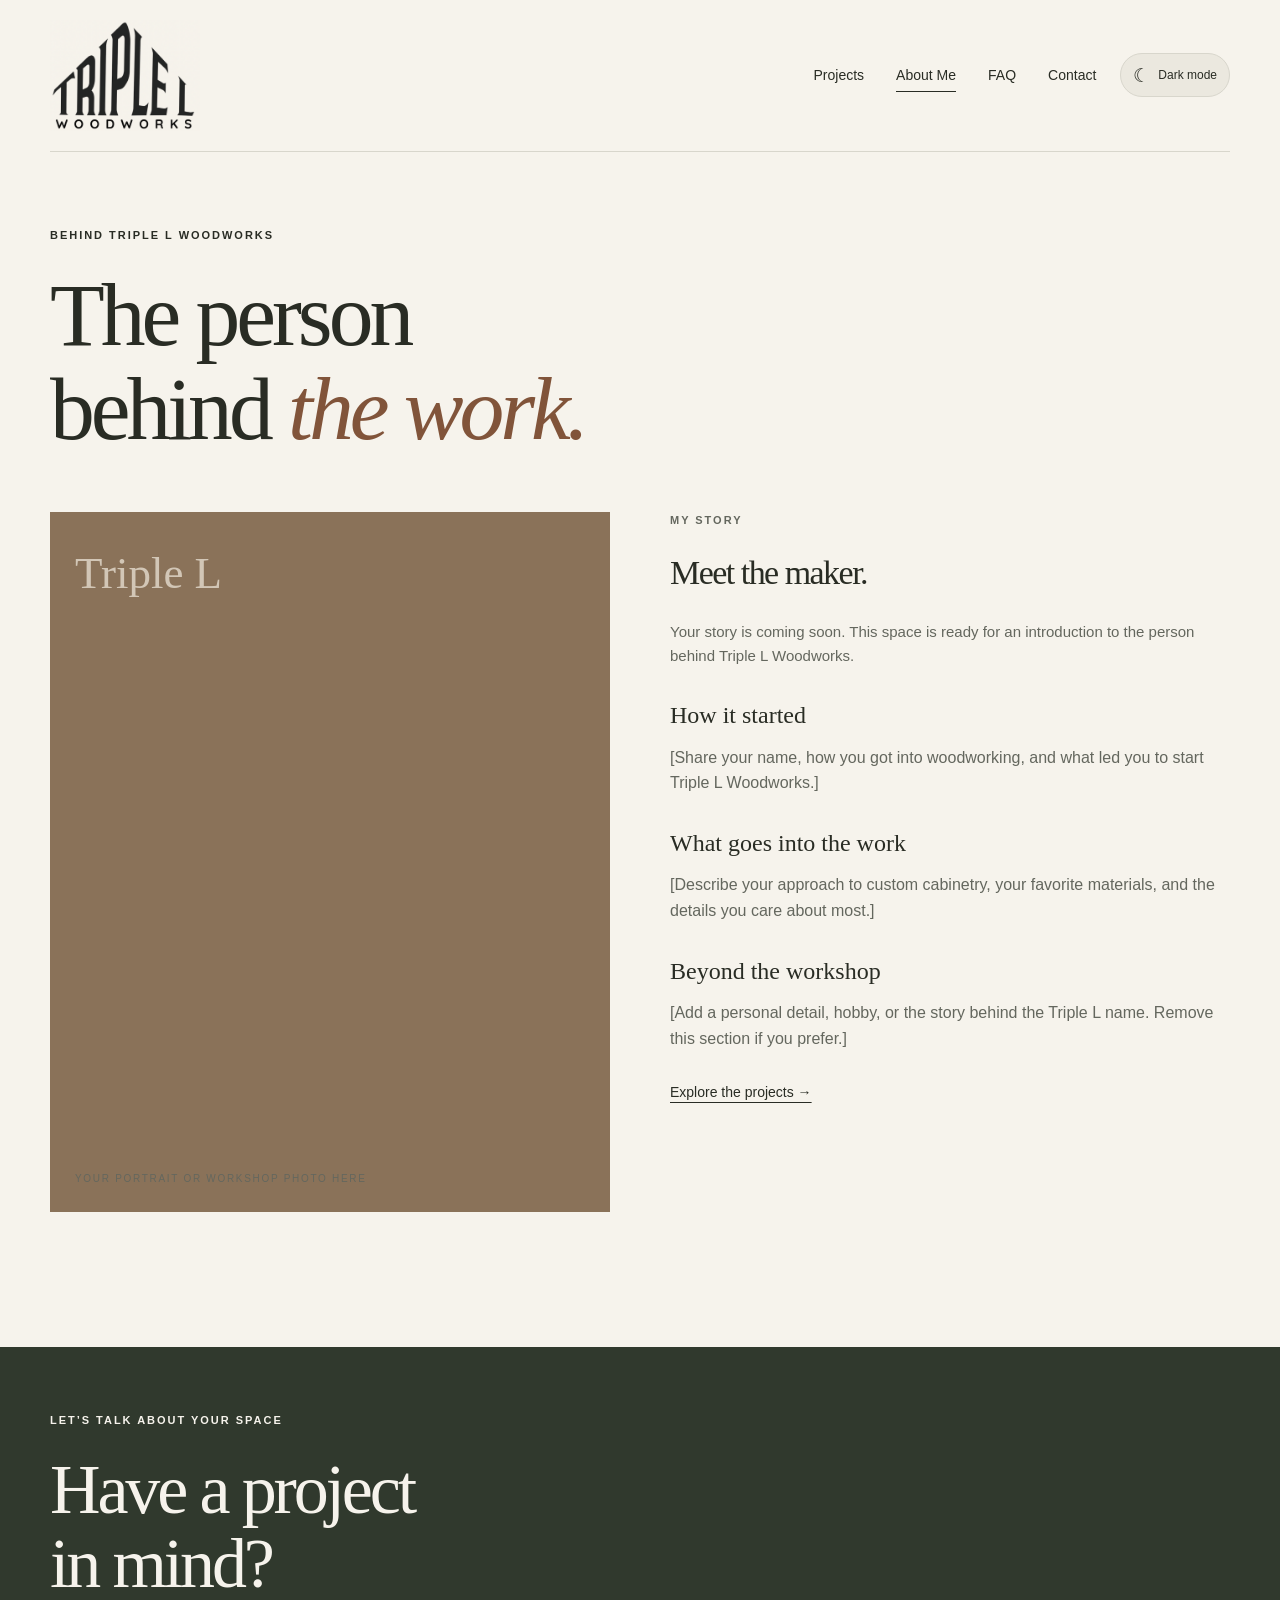
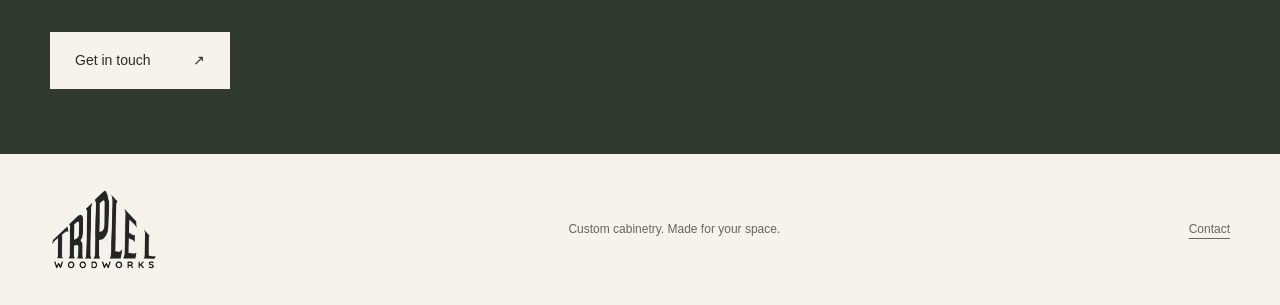
==== about.html @ 8d582dc7 "WIP: initial commit" ====
<!doctype html>
<html lang="en">
<head>
  <meta charset="utf-8">
  <meta name="viewport" content="width=device-width, initial-scale=1">
  <meta name="description" content="Meet the person behind Triple L Woodworks and explore custom cabinetry projects.">
  <title>About Me | Triple L Woodworks</title>
  <script src="theme.js"></script>
  <link rel="stylesheet" href="styles.css">
</head>
<body>
  <a class="skip" href="#main">Skip to content</a>
  <header class="site-header wrap">
    <a class="brand" href="index.html" aria-label="Triple L Woodworks home"><img class="brand-logo" src="assets/triple-l-logo.png" alt="Triple L Woodworks" width="716" height="529"></a>
    <nav aria-label="Main navigation"><a href="index.html">Projects</a><a href="about.html" aria-current="page">About Me</a><a href="faq.html">FAQ</a><a href="contact.html">Contact</a></nav><button class="theme-toggle" type="button" aria-label="Switch to dark mode" aria-pressed="false" hidden><span class="theme-icon" aria-hidden="true">☾</span><span class="theme-label">Dark mode</span></button>
  </header>
  <main id="main">
    <section class="wrap contact-page">
      <p class="eyebrow">BEHIND TRIPLE L WOODWORKS</p>
      <h1>The person<br>behind <em>the work.</em></h1>
      <div class="contact-layout about-layout">
        <!-- Replace this placeholder with a photo of yourself or your workshop:
        <img class="project-photo" src="assets/about-me.jpg" alt="Describe yourself or your workshop in the photo" width="1200" height="1500">
        -->
        <div class="photo-placeholder tone-one about-photo"><span aria-hidden="true">Triple L</span><p>YOUR PORTRAIT OR WORKSHOP PHOTO HERE</p></div>
        <div class="about-story">
          <p class="eyebrow">MY STORY</p>
          <h2>Meet the maker.</h2>
          <!-- Replace the following placeholder paragraphs with your own story. -->
          <p class="editor-note">Your story is coming soon. This space is ready for an introduction to the person behind Triple L Woodworks.</p>
          <section aria-labelledby="beginnings"><h3 id="beginnings">How it started</h3><p>[Share your name, how you got into woodworking, and what led you to start Triple L Woodworks.]</p></section>
          <section aria-labelledby="approach"><h3 id="approach">What goes into the work</h3><p>[Describe your approach to custom cabinetry, your favorite materials, and the details you care about most.]</p></section>
          <section aria-labelledby="outside"><h3 id="outside">Beyond the workshop</h3><p>[Add a personal detail, hobby, or the story behind the Triple L name. Remove this section if you prefer.]</p></section>
          <a class="text-link" href="index.html#projects">Explore the projects →</a>
        </div>
      </div>
    </section>
    <section class="contact-strip"><div class="wrap"><p class="eyebrow">LET’S TALK ABOUT YOUR SPACE</p><h2>Have a project<br>in mind?</h2><a class="button light" href="contact.html">Get in touch <span aria-hidden="true">↗</span></a></div></section>
  </main>
  <footer class="wrap"><a class="brand" href="index.html" aria-label="Triple L Woodworks home"><img class="brand-logo" src="assets/triple-l-logo.png" alt="Triple L Woodworks" width="716" height="529"></a><p>Custom cabinetry. Made for your space.</p><a href="contact.html">Contact</a></footer>
</body>
</html>
---- styles.css ----
:root{--paper:#f6f3ec;--ink:#292c24;--muted:#64675e;--wood:#81543a;--line:#d8d6cc;--green:#30392d}*{box-sizing:border-box}html{scroll-behavior:smooth}body{margin:0;background:var(--paper);color:var(--ink);font-family:Arial,Helvetica,sans-serif;line-height:1.6}a{color:inherit;text-underline-offset:5px}a:focus-visible{outline:3px solid var(--wood);outline-offset:6px}.wrap{width:min(1180px,calc(100% - 96px));margin:auto}.site-header{display:flex;justify-content:space-between;align-items:center;padding:30px 0;border-bottom:1px solid var(--line)}.brand{text-decoration:none;font-weight:800;letter-spacing:.1em;font-size:21px;line-height:1.2}.brand span{display:block;font-size:10px;letter-spacing:.34em;margin-top:7px}nav{display:flex;gap:32px;font-size:14px}nav a{text-decoration:none}nav a[aria-current]{text-decoration:underline}.eyebrow{font-size:11px;font-weight:700;letter-spacing:.18em;margin:0 0 24px}.hero{padding-top:76px;padding-bottom:70px}h1,h2,h3,p{margin-top:0}h1,h2{font-family:Georgia,'Times New Roman',serif;font-weight:400;line-height:1.05;letter-spacing:-.045em}h1{font-size:clamp(60px,8vw,110px);margin-bottom:36px}h1 em{color:var(--wood);font-weight:400}.hero-bottom{display:flex;justify-content:space-between;align-items:end;gap:40px}.hero-bottom p{max-width:430px;color:var(--muted);margin:0;font-size:17px}.button{display:inline-flex;gap:42px;justify-content:space-between;align-items:center;background:var(--green);color:white;padding:17px 25px;text-decoration:none;font-size:14px;white-space:nowrap}.button:hover{background:var(--wood)}.projects{padding-top:50px;padding-bottom:90px;border-top:1px solid var(--line)}.section-heading{display:flex;justify-content:space-between;align-items:end;gap:30px;margin-bottom:30px}.section-heading h2{font-size:42px;margin:0}.section-heading .eyebrow{margin-bottom:14px}.section-heading>p{font-size:13px;color:var(--muted);margin:0}.editor-note{font-size:13px;color:var(--muted);margin-bottom:24px}.project-grid{display:grid;grid-template-columns:repeat(3,1fr);gap:26px}.photo-placeholder,.project-photo{aspect-ratio:4/5;width:100%;object-fit:cover}.photo-placeholder{display:flex;flex-direction:column;justify-content:space-between;padding:25px;color:#f9f4e9}.photo-placeholder span{font-family:Georgia,serif;font-size:45px;opacity:.65}.photo-placeholder p{font-size:10px;letter-spacing:.17em;margin:0}.tone-one{background:#8a7259}.tone-two{background:#5c6859}.tone-three{background:#a17e61}.project-caption{padding-top:18px}.project-caption h3{font-family:Georgia,serif;font-size:24px;font-weight:400;margin-bottom:5px}.project-caption p{font-size:13px;color:var(--muted)}.contact-strip{background:var(--green);color:var(--paper);padding:65px 0}.contact-strip h2{font-size:clamp(45px,6vw,70px);margin-bottom:32px}.light{background:var(--paper);color:var(--ink)}.light:hover{background:#e1d7c7}footer{display:flex;justify-content:space-between;align-items:center;gap:30px;padding:35px 0}footer p,footer>a:last-child{font-size:12px;color:var(--muted);margin:0}footer .brand{font-size:16px}.contact-page{padding-top:75px;padding-bottom:80px}.contact-page h1{font-size:clamp(54px,7vw,90px)}.contact-layout{display:grid;grid-template-columns:1fr 1fr;gap:100px;margin:55px 0}.contact-layout h2{font-size:34px;line-height:1.15}.contact-layout p{color:var(--muted)}.contact-details{margin-top:35px}.contact-details div{border-top:1px solid var(--line);padding:16px 0}.contact-details dt{font-size:11px;letter-spacing:.12em;text-transform:uppercase;font-weight:bold}.contact-details dd{margin:6px 0 0;font-size:15px;color:var(--muted)}.inquiry-guide{background:var(--panel);padding:35px}.inquiry-guide ul{padding-left:20px;color:var(--muted)}.inquiry-guide li{margin-bottom:12px}.small{font-size:13px}.text-link{font-size:14px}.skip{position:absolute;left:20px;top:-100px;background:var(--paper);padding:12px;z-index:1}.skip:focus{top:10px}@media(max-width:760px){.wrap{width:calc(100% - 40px)}.site-header{padding:24px 0}.brand{font-size:17px}nav{gap:20px}.hero,.contact-page{padding-top:48px}.hero-bottom,.section-heading{display:block}.hero-bottom .button{margin-top:28px}.section-heading>p{margin-top:18px}.project-grid{grid-template-columns:1fr}.photo-placeholder,.project-photo{aspect-ratio:4/3}.projects{padding-bottom:45px}.section-heading h2{font-size:34px}.contact-layout{grid-template-columns:1fr;gap:30px;margin-top:35px}footer{flex-wrap:wrap}footer p{width:100%;order:3}.inquiry-guide{padding:25px}}@media(prefers-reduced-motion:reduce){html{scroll-behavior:auto}}

.about-layout{align-items:start;gap:60px}.about-photo{min-height:420px}.about-story h3{font-family:Georgia,'Times New Roman',serif;font-size:24px;font-weight:400;margin-bottom:10px}.about-story section{margin:28px 0}.about-story .editor-note{font-size:15px}@media(max-width:760px){.site-header{flex-wrap:wrap;gap:22px}.site-header nav{flex-wrap:wrap;gap:20px}.about-layout{gap:30px}.about-photo{min-height:280px}}

/* Subtle motion. Cross-page fades work on supported browsers when hosted. */
@view-transition { navigation: auto; }
::view-transition-old(root) { animation: page-out 180ms ease both; }
::view-transition-new(root) { animation: page-in 280ms ease both; }
@keyframes page-out { to { opacity: 0; } }
@keyframes page-in { from { opacity: 0; } to { opacity: 1; } }
@keyframes entrance { from { opacity: 0; transform: translateY(12px); } to { opacity: 1; transform: translateY(0); } }
nav a { position: relative; padding-block: 5px; transition: color 180ms ease; }
nav a[aria-current] { text-decoration: none; }
nav a::after { content: ""; position: absolute; left: 0; right: 0; bottom: 0; height: 1px; background: currentColor; transform: scaleX(0); transform-origin: left; transition: transform 220ms ease; }
nav a[aria-current]::after, nav a:focus-visible::after { transform: scaleX(1); }
.button { transition: background-color 220ms ease, color 220ms ease, transform 220ms ease, box-shadow 220ms ease; }
.button span { display: inline-block; transition: transform 220ms ease; }
.button:active { transform: translateY(1px) scale(.98); box-shadow: none; }
.brand, .text-link { transition: color 180ms ease; }
.project .photo-placeholder, .project .project-photo { transition: transform 350ms ease, box-shadow 350ms ease; }
@media (hover: hover) and (pointer: fine) {
  nav a:hover, .brand:hover, .text-link:hover { color: var(--wood); }
  nav a:hover::after { transform: scaleX(1); }
  .button:hover { transform: translateY(-2px); box-shadow: 0 7px 18px rgb(41 44 36 / 12%); }
  .button:hover span { transform: translate(3px, -3px); }
  .button:active { transform: translateY(1px) scale(.98); }
  .project:hover .photo-placeholder, .project:hover .project-photo { transform: translateY(-4px); box-shadow: 0 12px 22px rgb(41 44 36 / 12%); }
}
@media (prefers-reduced-motion: no-preference) {
  .hero > .eyebrow, .contact-page > .eyebrow { animation: entrance 450ms ease both; }
  .hero > h1, .contact-page > h1 { animation: entrance 550ms ease 60ms both; }
  .hero-bottom, .contact-layout { animation: entrance 600ms ease 120ms both; }
}
@media (prefers-reduced-motion: reduce) {
  *, *::before, *::after { animation: none !important; transition: none !important; scroll-behavior: auto !important; }
  ::view-transition-old(root), ::view-transition-new(root) { animation: none !important; }
}

/* Original company logo, shown without cropping or stretching. */
.brand { display: inline-flex; flex-shrink: 0; align-items: center; }
.brand-logo { display: block; width: 150px; height: auto; mix-blend-mode: multiply; }
.site-header { gap: 24px; padding-block: 20px; }
footer .brand-logo { width: 110px; }
@media (max-width: 760px) {
  .brand-logo { width: 112px; }
  footer .brand-logo { width: 90px; }
  .site-header { gap: 18px; }
  .site-header nav { gap: 16px; font-size: 13px; }
}

/* Theme colors stay warm in both modes. */
:root { color-scheme: light; --panel: #ebe8df; --accent: #81543a; --strip: #30392d; --strip-ink: #f6f3ec; }
:root[data-theme="dark"] { color-scheme: dark; --paper: #20231e; --ink: #f0ece2; --muted: #babeb2; --wood: #dab18b; --line: #454c40; --green: #30392d; --panel: #2b3028; --accent: #dab18b; --strip: #151a14; --strip-ink: #f0ece2; }
/* Device preference also works if JavaScript is unavailable. */
@media (prefers-color-scheme: dark) {
  :root:not([data-theme]) { color-scheme: dark; --paper: #20231e; --ink: #f0ece2; --muted: #babeb2; --wood: #dab18b; --line: #454c40; --green: #30392d; --panel: #2b3028; --accent: #dab18b; --strip: #151a14; --strip-ink: #f0ece2; }
  :root:not([data-theme]) .brand-logo { filter: invert(1); mix-blend-mode: screen; }
}
.site-header nav { margin-left: auto; }
.theme-toggle { display: inline-flex; align-items: center; justify-content: center; gap: 8px; min-height: 44px; padding: 8px 12px; border: 1px solid var(--line); border-radius: 999px; background: var(--panel); color: var(--ink); font: inherit; font-size: 12px; cursor: pointer; transition: border-color 180ms ease, background-color 180ms ease, transform 180ms ease; }
.theme-toggle[hidden] { display: none; }
.theme-icon { font-size: 19px; line-height: 1; }
.theme-toggle:hover { border-color: var(--accent); }
.theme-toggle:active { transform: scale(.96); }
.theme-toggle:focus-visible { outline: 3px solid var(--accent); outline-offset: 4px; }
:root[data-theme="dark"] .brand-logo { filter: invert(1); mix-blend-mode: screen; }
.contact-strip { background: var(--strip); color: var(--strip-ink); }
:root[data-theme="dark"] .button:not(.light):hover { background: #48543e; }
:root[data-theme="dark"] .light { background: #f0ece2; color: #20231e; }
:root[data-theme="dark"] .light:hover { background: #dacdb8; }
@media (max-width: 760px) {
  .site-header { column-gap: 12px; }
  .theme-toggle { padding-inline: 10px; }
  .theme-label { position: absolute; width: 1px; height: 1px; overflow: hidden; clip-path: inset(50%); }
}
@media (prefers-reduced-motion: reduce) { .theme-toggle { transition: none; } }

/* Native disclosure controls work with mouse, touch, keyboard, and without JS. */
.faq-intro { max-width: 560px; color: var(--muted); font-size: 17px; }
.faq-list { max-width: 850px; margin-top: 48px; border-top: 1px solid var(--line); }
.faq-item { border-bottom: 1px solid var(--line); }
.faq-item summary { display: flex; align-items: center; justify-content: space-between; gap: 24px; padding: 24px 0; cursor: pointer; list-style: none; font-family: Georgia, 'Times New Roman', serif; font-size: 24px; line-height: 1.35; transition: color 180ms ease; }
.faq-item summary::-webkit-details-marker { display: none; }
.faq-item summary::after { content: '+'; flex-shrink: 0; font-family: Arial, sans-serif; font-size: 24px; font-weight: 400; color: var(--accent); }
.faq-item[open] summary::after { content: '−'; }
.faq-item summary:hover { color: var(--accent); }
.faq-item summary:focus-visible { outline: 3px solid var(--accent); outline-offset: 5px; border-radius: 2px; }
.faq-answer { max-width: 700px; padding: 0 36px 24px 0; color: var(--muted); }
.faq-answer p { margin: 0; }
.faq-answer a { color: var(--ink); }
@media (prefers-reduced-motion: no-preference) { .faq-item[open] .faq-answer { animation: entrance 220ms ease both; } }
@media (max-width: 760px) { .site-header nav { flex: 1 1 100%; order: 3; margin-left: 0; justify-content: space-between; gap: 10px; } .theme-toggle { margin-left: auto; } .faq-item summary { font-size: 21px; padding-block: 22px; } .faq-list { margin-top: 32px; } }
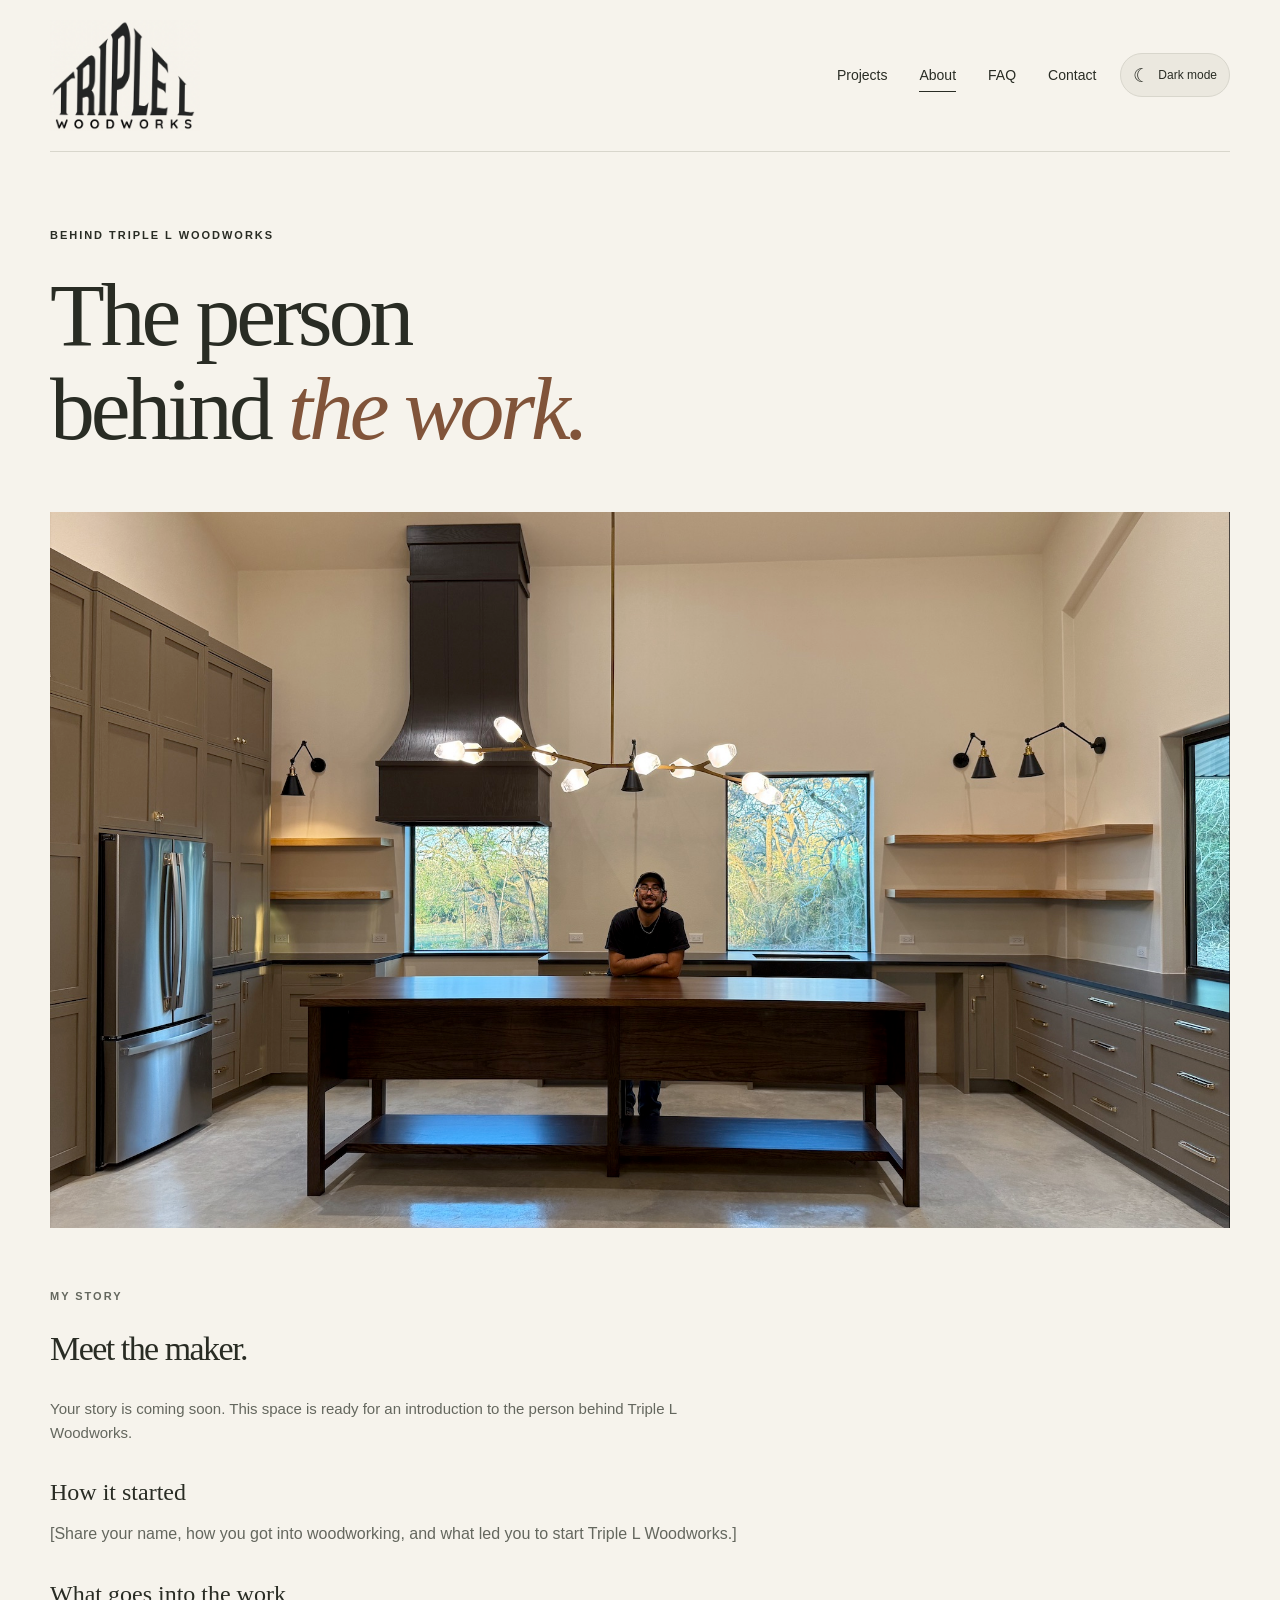
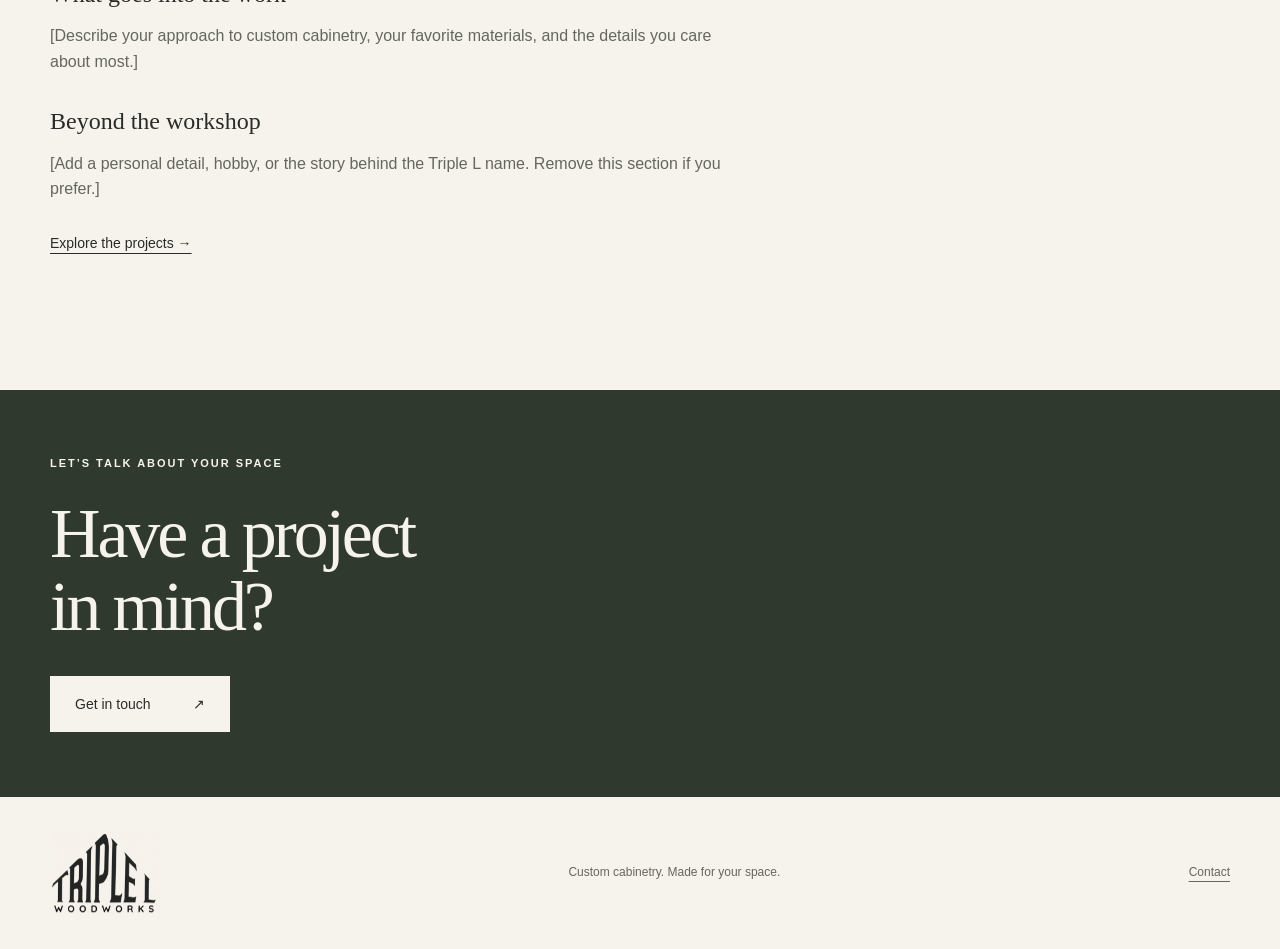
==== commit 0402bac4: "WIP: updated contact and about page with image" ====
--- a/about.html
+++ b/about.html
@@ -4,7 +4,7 @@
   <meta charset="utf-8">
   <meta name="viewport" content="width=device-width, initial-scale=1">
   <meta name="description" content="Meet the person behind Triple L Woodworks and explore custom cabinetry projects.">
-  <title>About Me | Triple L Woodworks</title>
+  <title>About | Triple L Woodworks</title>
   <script src="theme.js"></script>
   <link rel="stylesheet" href="styles.css">
 </head>
@@ -12,17 +12,14 @@
   <a class="skip" href="#main">Skip to content</a>
   <header class="site-header wrap">
     <a class="brand" href="index.html" aria-label="Triple L Woodworks home"><img class="brand-logo" src="assets/triple-l-logo.png" alt="Triple L Woodworks" width="716" height="529"></a>
-    <nav aria-label="Main navigation"><a href="index.html">Projects</a><a href="about.html" aria-current="page">About Me</a><a href="faq.html">FAQ</a><a href="contact.html">Contact</a></nav><button class="theme-toggle" type="button" aria-label="Switch to dark mode" aria-pressed="false" hidden><span class="theme-icon" aria-hidden="true">☾</span><span class="theme-label">Dark mode</span></button>
+    <nav aria-label="Main navigation"><a href="index.html">Projects</a><a href="about.html" aria-current="page">About</a><a href="faq.html">FAQ</a><a href="contact.html">Contact</a></nav><button class="theme-toggle" type="button" aria-label="Switch to dark mode" aria-pressed="false" hidden><span class="theme-icon" aria-hidden="true">☾</span><span class="theme-label">Dark mode</span></button>
   </header>
   <main id="main">
     <section class="wrap contact-page">
       <p class="eyebrow">BEHIND TRIPLE L WOODWORKS</p>
       <h1>The person<br>behind <em>the work.</em></h1>
       <div class="contact-layout about-layout">
-        <!-- Replace this placeholder with a photo of yourself or your workshop:
-        <img class="project-photo" src="assets/about-me.jpg" alt="Describe yourself or your workshop in the photo" width="1200" height="1500">
-        -->
-        <div class="photo-placeholder tone-one about-photo"><span aria-hidden="true">Triple L</span><p>YOUR PORTRAIT OR WORKSHOP PHOTO HERE</p></div>
+        <img class="project-photo about-portrait" src="assets/about-me-photo.jpg" alt="The maker behind Triple L Woodworks leaning on a large wood island in a finished kitchen with custom cabinetry and open shelving" width="1921" height="1166">
         <div class="about-story">
           <p class="eyebrow">MY STORY</p>
           <h2>Meet the maker.</h2>
--- a/styles.css
+++ b/styles.css
@@ -90,3 +90,7 @@
 .faq-answer a { color: var(--ink); }
 @media (prefers-reduced-motion: no-preference) { .faq-item[open] .faq-answer { animation: entrance 220ms ease both; } }
 @media (max-width: 760px) { .site-header nav { flex: 1 1 100%; order: 3; margin-left: 0; justify-content: space-between; gap: 10px; } .theme-toggle { margin-left: auto; } .faq-item summary { font-size: 21px; padding-block: 22px; } .faq-list { margin-top: 32px; } }
+
+/* About photo is a wide shot, so it spans the layout uncropped with the story beneath. */
+.about-layout .about-portrait { grid-column: 1 / -1; aspect-ratio: 1921 / 1166; height: auto; }
+.about-layout .about-story { grid-column: 1 / -1; max-width: 700px; }
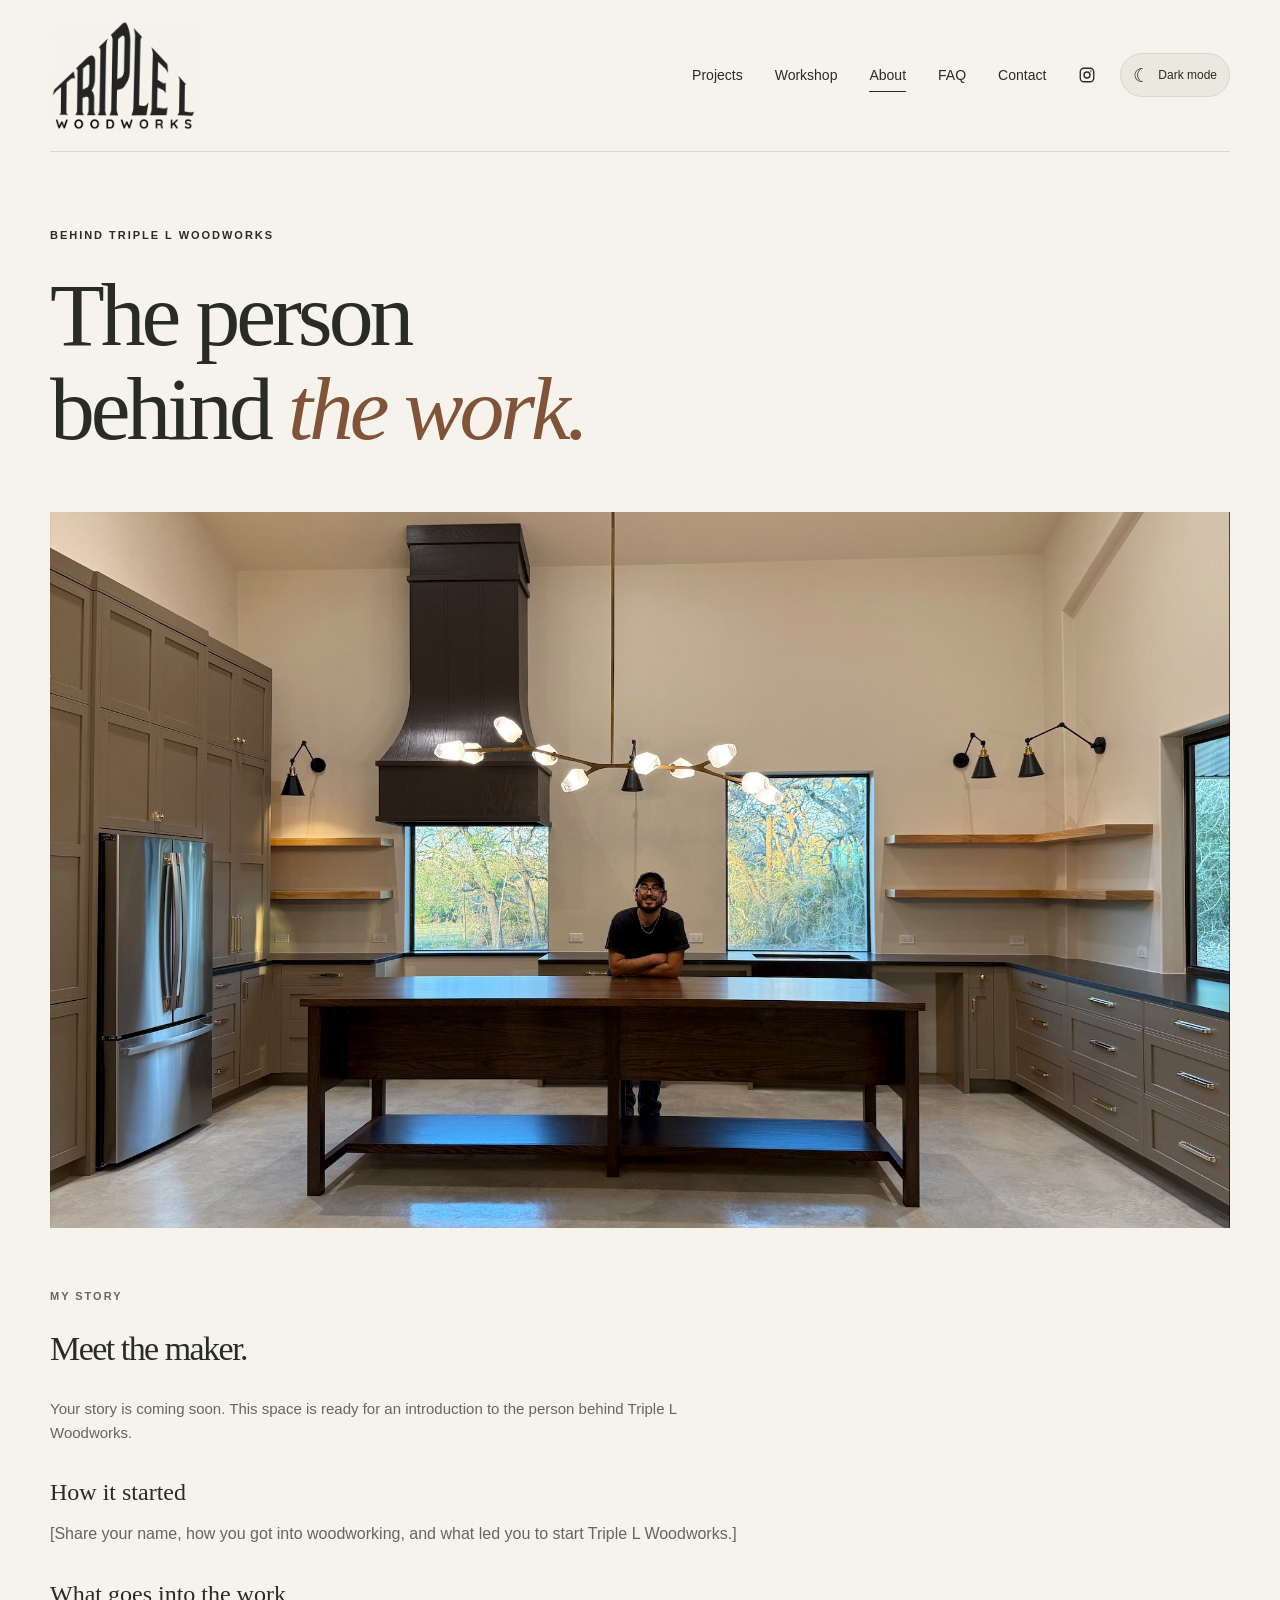
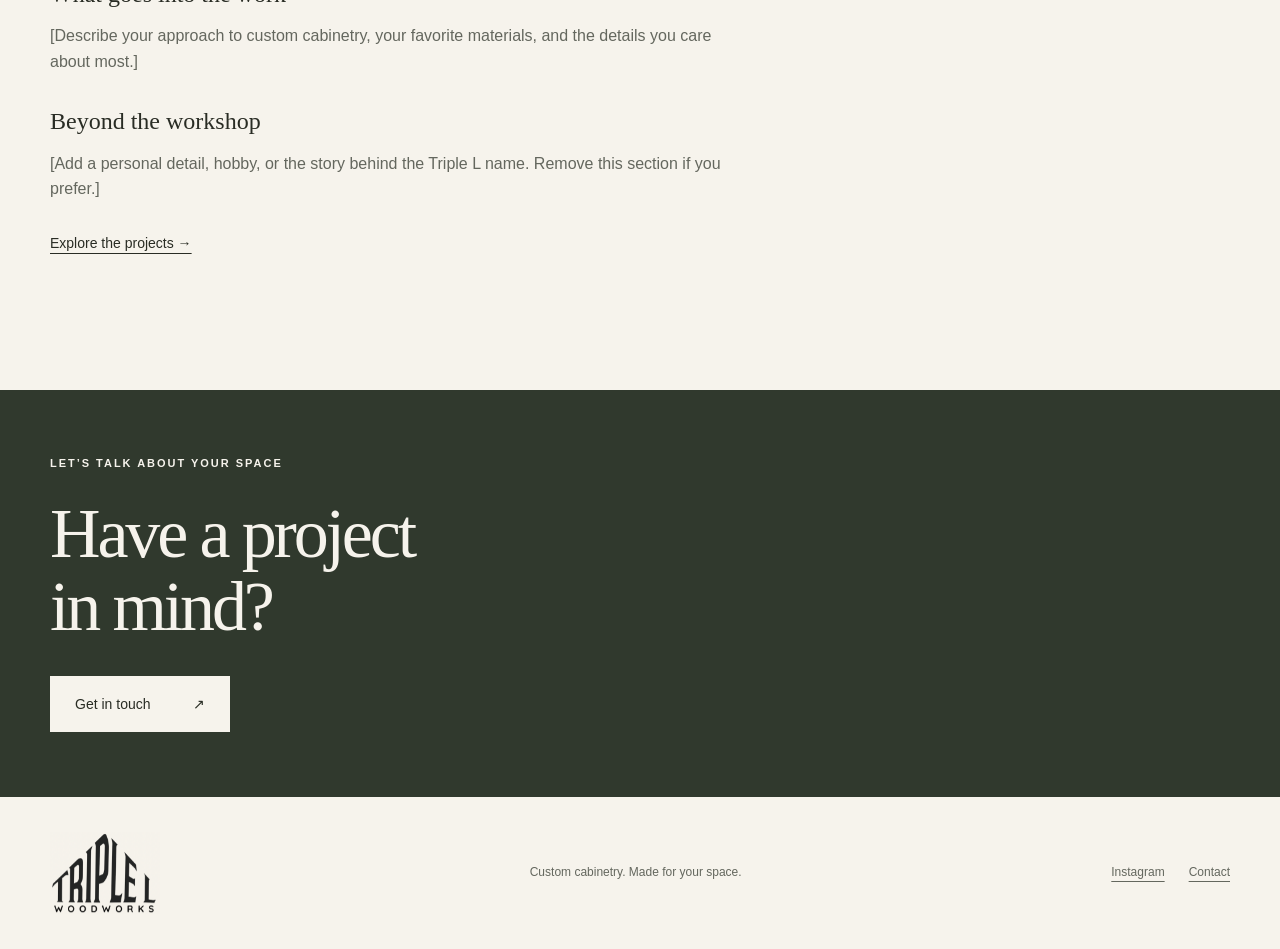
==== commit 613cb2de: "WIP: added workshop section and link to instagram profile" ====
--- a/about.html
+++ b/about.html
@@ -12,7 +12,7 @@
   <a class="skip" href="#main">Skip to content</a>
   <header class="site-header wrap">
     <a class="brand" href="index.html" aria-label="Triple L Woodworks home"><img class="brand-logo" src="assets/triple-l-logo.png" alt="Triple L Woodworks" width="716" height="529"></a>
-    <nav aria-label="Main navigation"><a href="index.html">Projects</a><a href="about.html" aria-current="page">About</a><a href="faq.html">FAQ</a><a href="contact.html">Contact</a></nav><button class="theme-toggle" type="button" aria-label="Switch to dark mode" aria-pressed="false" hidden><span class="theme-icon" aria-hidden="true">☾</span><span class="theme-label">Dark mode</span></button>
+    <nav aria-label="Main navigation"><a href="index.html">Projects</a><a href="shop.html">Workshop</a><a href="about.html" aria-current="page">About</a><a href="faq.html">FAQ</a><a href="contact.html">Contact</a><a class="nav-social" href="https://www.instagram.com/_lll_woodworks_/" target="_blank" rel="noopener" aria-label="Instagram"><svg viewBox="0 0 24 24" width="18" height="18" fill="none" stroke="currentColor" stroke-width="1.8" aria-hidden="true"><rect x="3" y="3" width="18" height="18" rx="5"/><circle cx="12" cy="12" r="4"/><circle cx="17.2" cy="6.8" r="1" fill="currentColor" stroke="none"/></svg></a></nav><button class="theme-toggle" type="button" aria-label="Switch to dark mode" aria-pressed="false" hidden><span class="theme-icon" aria-hidden="true">☾</span><span class="theme-label">Dark mode</span></button>
   </header>
   <main id="main">
     <section class="wrap contact-page">
@@ -34,6 +34,6 @@
     </section>
     <section class="contact-strip"><div class="wrap"><p class="eyebrow">LET’S TALK ABOUT YOUR SPACE</p><h2>Have a project<br>in mind?</h2><a class="button light" href="contact.html">Get in touch <span aria-hidden="true">↗</span></a></div></section>
   </main>
-  <footer class="wrap"><a class="brand" href="index.html" aria-label="Triple L Woodworks home"><img class="brand-logo" src="assets/triple-l-logo.png" alt="Triple L Woodworks" width="716" height="529"></a><p>Custom cabinetry. Made for your space.</p><a href="contact.html">Contact</a></footer>
+  <footer class="wrap"><a class="brand" href="index.html" aria-label="Triple L Woodworks home"><img class="brand-logo" src="assets/triple-l-logo.png" alt="Triple L Woodworks" width="716" height="529"></a><p>Custom cabinetry. Made for your space.</p><div class="footer-links"><a href="https://www.instagram.com/_lll_woodworks_/" target="_blank" rel="noopener">Instagram</a><a href="contact.html">Contact</a></div></footer>
 </body>
 </html>
--- a/styles.css
+++ b/styles.css
@@ -94,3 +94,41 @@
 /* About photo is a wide shot, so it spans the layout uncropped with the story beneath. */
 .about-layout .about-portrait { grid-column: 1 / -1; aspect-ratio: 1921 / 1166; height: auto; }
 .about-layout .about-story { grid-column: 1 / -1; max-width: 700px; }
+
+/* Project cards link to detail pages; detail pages lead with a wide photo, then story, facts, and gallery. */
+.project-link { display: block; color: inherit; text-decoration: none; }
+.project-caption .text-link { display: inline-block; text-decoration: underline; transition: color 180ms ease; }
+.project-back { display: inline-block; margin-bottom: 40px; }
+.project-lead { aspect-ratio: 16 / 9; }
+.project-layout { align-items: start; gap: 60px; }
+.project-layout .contact-details { margin-top: 0; }
+.project-layout .contact-details div:first-child { border-top: 0; padding-top: 0; }
+.project-gallery { margin-bottom: 55px; }
+@media (hover: hover) and (pointer: fine) { .project-link:hover .text-link { color: var(--wood); } }
+@media (max-width: 760px) { .project-back { margin-bottom: 28px; } .project-layout { gap: 30px; } }
+
+/* Real photos keep their cropped shape (height follows width, not the height attribute).
+   Project pages with a portrait main photo: photo on the left, story and facts stacked on the right. */
+.project-photo { display: block; height: auto; }
+.project-page .project-portrait { aspect-ratio: 3 / 4; }
+.project-body .inquiry-guide { margin-top: 40px; }
+
+/* Home page "Inside the shop" teaser: intro text beside a clickable workshop photo. */
+.shop-teaser { display: grid; grid-template-columns: 1fr 1fr; gap: 60px; align-items: center; padding-top: 70px; padding-bottom: 90px; border-top: 1px solid var(--line); }
+.shop-teaser h2 { font-size: 42px; margin-bottom: 20px; }
+.shop-teaser-text > p:not(.eyebrow) { max-width: 430px; color: var(--muted); font-size: 17px; margin-bottom: 32px; }
+.shop-teaser-photo { display: block; color: inherit; text-decoration: none; }
+.shop-teaser .photo-placeholder, .shop-teaser .project-photo { aspect-ratio: 4 / 3; transition: transform 350ms ease, box-shadow 350ms ease; }
+@media (hover: hover) and (pointer: fine) { .shop-teaser-photo:hover .photo-placeholder, .shop-teaser-photo:hover .project-photo { transform: translateY(-4px); box-shadow: 0 12px 22px rgb(41 44 36 / 12%); } }
+@media (max-width: 760px) { .shop-teaser { grid-template-columns: 1fr; gap: 30px; padding-top: 45px; padding-bottom: 55px; } .shop-teaser h2 { font-size: 34px; } }
+
+/* Footer links (Instagram plus one page link) sit together on the right. */
+.footer-links { display: flex; gap: 24px; }
+.footer-links a { font-size: 12px; color: var(--muted); transition: color 180ms ease; }
+.contact-details dd a { color: inherit; }
+@media (hover: hover) and (pointer: fine) { .footer-links a:hover, .contact-details dd a:hover { color: var(--wood); } }
+
+/* Instagram icon in the nav: an inline SVG drawn in the current text color, so it follows the theme. */
+nav { align-items: center; }
+.nav-social { display: inline-flex; align-items: center; }
+.nav-social svg { display: block; }
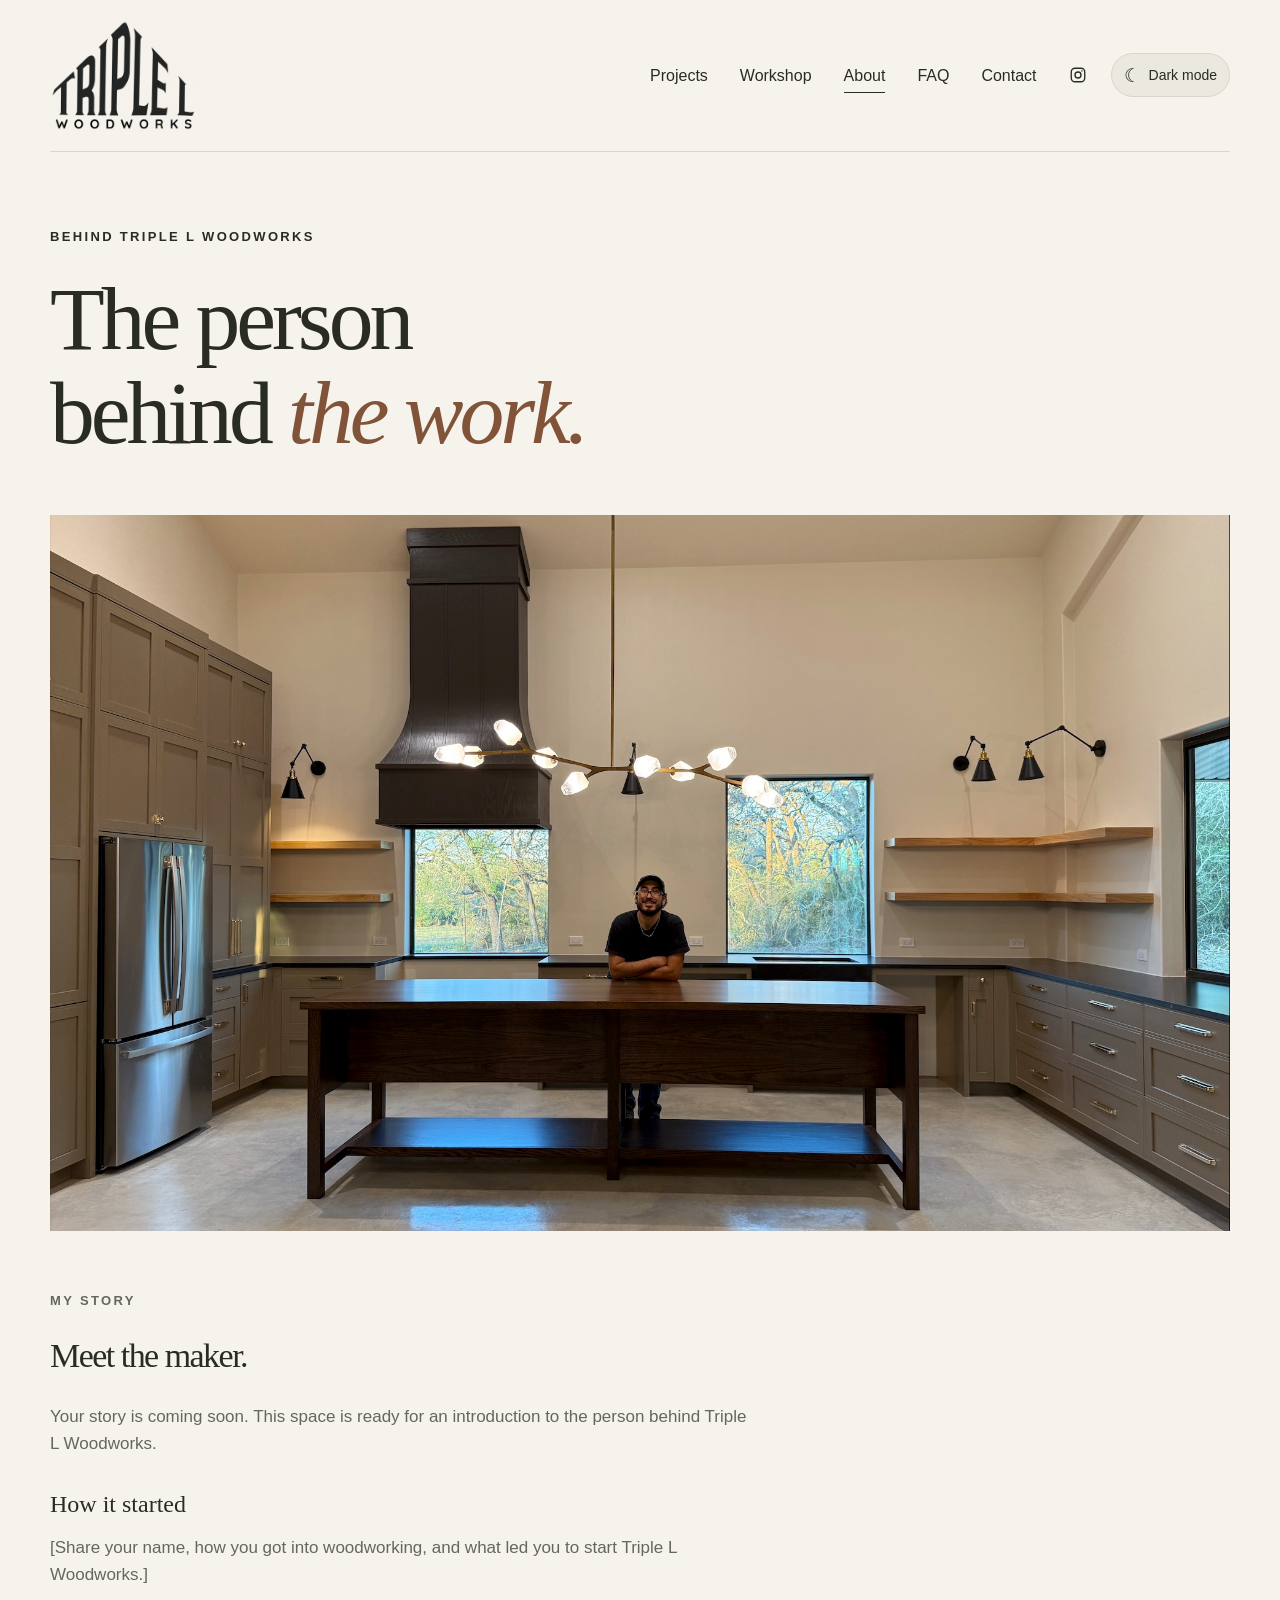
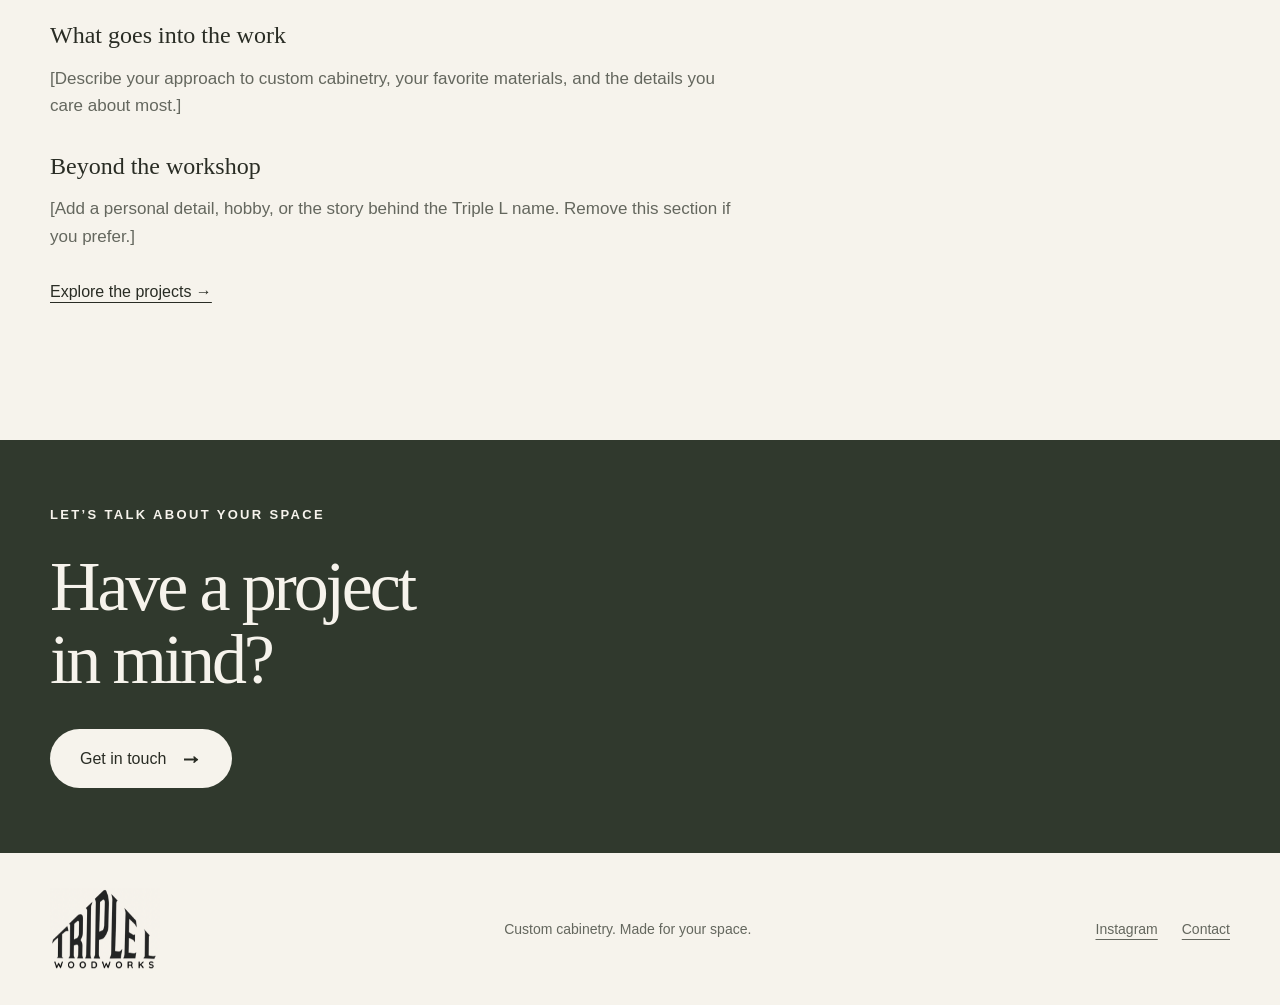
==== commit e4d85a21: "Changing button layouts and colors" ====
--- a/about.html
+++ b/about.html
@@ -32,7 +32,7 @@
         </div>
       </div>
     </section>
-    <section class="contact-strip"><div class="wrap"><p class="eyebrow">LET’S TALK ABOUT YOUR SPACE</p><h2>Have a project<br>in mind?</h2><a class="button light" href="contact.html">Get in touch <span aria-hidden="true">↗</span></a></div></section>
+    <section class="contact-strip"><div class="wrap"><p class="eyebrow">LET’S TALK ABOUT YOUR SPACE</p><h2>Have a project<br>in mind?</h2><a class="button light" href="contact.html">Get in touch <span aria-hidden="true">→</span></a></div></section>
   </main>
   <footer class="wrap"><a class="brand" href="index.html" aria-label="Triple L Woodworks home"><img class="brand-logo" src="assets/triple-l-logo.png" alt="Triple L Woodworks" width="716" height="529"></a><p>Custom cabinetry. Made for your space.</p><div class="footer-links"><a href="https://www.instagram.com/_lll_woodworks_/" target="_blank" rel="noopener">Instagram</a><a href="contact.html">Contact</a></div></footer>
 </body>
--- a/styles.css
+++ b/styles.css
@@ -49,11 +49,11 @@
 }
 
 /* Theme colors stay warm in both modes. */
-:root { color-scheme: light; --panel: #ebe8df; --accent: #81543a; --strip: #30392d; --strip-ink: #f6f3ec; }
-:root[data-theme="dark"] { color-scheme: dark; --paper: #20231e; --ink: #f0ece2; --muted: #babeb2; --wood: #dab18b; --line: #454c40; --green: #30392d; --panel: #2b3028; --accent: #dab18b; --strip: #151a14; --strip-ink: #f0ece2; }
+:root { color-scheme: light; --panel: #ebe8df; --accent: #81543a; --strip: #30392d; --strip-ink: #f6f3ec; --button: #5f7156; --button-hover: #81543a; }
+:root[data-theme="dark"] { color-scheme: dark; --paper: #20231e; --ink: #f0ece2; --muted: #babeb2; --wood: #dab18b; --line: #454c40; --green: #30392d; --panel: #2b3028; --accent: #dab18b; --strip: #151a14; --strip-ink: #f0ece2; --button: #5f7156; --button-hover: #81543a; }
 /* Device preference also works if JavaScript is unavailable. */
 @media (prefers-color-scheme: dark) {
-  :root:not([data-theme]) { color-scheme: dark; --paper: #20231e; --ink: #f0ece2; --muted: #babeb2; --wood: #dab18b; --line: #454c40; --green: #30392d; --panel: #2b3028; --accent: #dab18b; --strip: #151a14; --strip-ink: #f0ece2; }
+  :root:not([data-theme]) { color-scheme: dark; --paper: #20231e; --ink: #f0ece2; --muted: #babeb2; --wood: #dab18b; --line: #454c40; --green: #30392d; --panel: #2b3028; --accent: #dab18b; --strip: #151a14; --strip-ink: #f0ece2; --button: #5f7156; --button-hover: #81543a; }
   :root:not([data-theme]) .brand-logo { filter: invert(1); mix-blend-mode: screen; }
 }
 .site-header nav { margin-left: auto; }
@@ -65,7 +65,6 @@
 .theme-toggle:focus-visible { outline: 3px solid var(--accent); outline-offset: 4px; }
 :root[data-theme="dark"] .brand-logo { filter: invert(1); mix-blend-mode: screen; }
 .contact-strip { background: var(--strip); color: var(--strip-ink); }
-:root[data-theme="dark"] .button:not(.light):hover { background: #48543e; }
 :root[data-theme="dark"] .light { background: #f0ece2; color: #20231e; }
 :root[data-theme="dark"] .light:hover { background: #dacdb8; }
 @media (max-width: 760px) {
@@ -132,3 +131,36 @@
 nav { align-items: center; }
 .nav-social { display: inline-flex; align-items: center; }
 .nav-social svg { display: block; }
+
+/* Readability: larger type site-wide. Raises body text and the small captions, labels, and details
+   set in the sections above; headings are unchanged. */
+body { font-size: 17px; }
+nav { font-size: 16px; }
+.eyebrow { font-size: 13px; }
+.button { font-size: 16px; }
+.hero-bottom p, .faq-intro, .shop-teaser-text > p:not(.eyebrow) { font-size: 19px; }
+.section-heading > p, .editor-note, .project-caption p, .small { font-size: 16px; }
+.about-story .editor-note { font-size: 17px; }
+.text-link { font-size: 16px; }
+.photo-placeholder p { font-size: 12px; }
+.contact-details dt { font-size: 13px; }
+.contact-details dd { font-size: 17px; }
+.theme-toggle { font-size: 14px; }
+footer p, footer > a:last-child, .footer-links a { font-size: 14px; }
+@media (max-width: 760px) {
+  .site-header nav { font-size: 15px; }
+  .hero-bottom p, .faq-intro, .shop-teaser-text > p:not(.eyebrow) { font-size: 18px; }
+}
+
+/* Buttons: pill-shaped to match the theme toggle, with a little extra side padding for the curve. */
+.button { border-radius: 999px; padding-inline: 30px; }
+
+/* Button arrows: a larger straight arrow (these buttons all link within the site) that slides right on hover. */
+.button { gap: 14px; }
+.button span { font-size: 22px; line-height: 1; -webkit-text-stroke: 1px currentColor; }
+@media (hover: hover) and (pointer: fine) { .button:hover span { transform: translateX(4px); } }
+
+/* Main buttons: a lighter sage green that stands out on both the light and dark page backgrounds,
+   turning wood brown on hover. The cream .light buttons in the green contact strip are unchanged. */
+.button:not(.light) { background: var(--button); }
+.button:not(.light):hover { background: var(--button-hover); }
